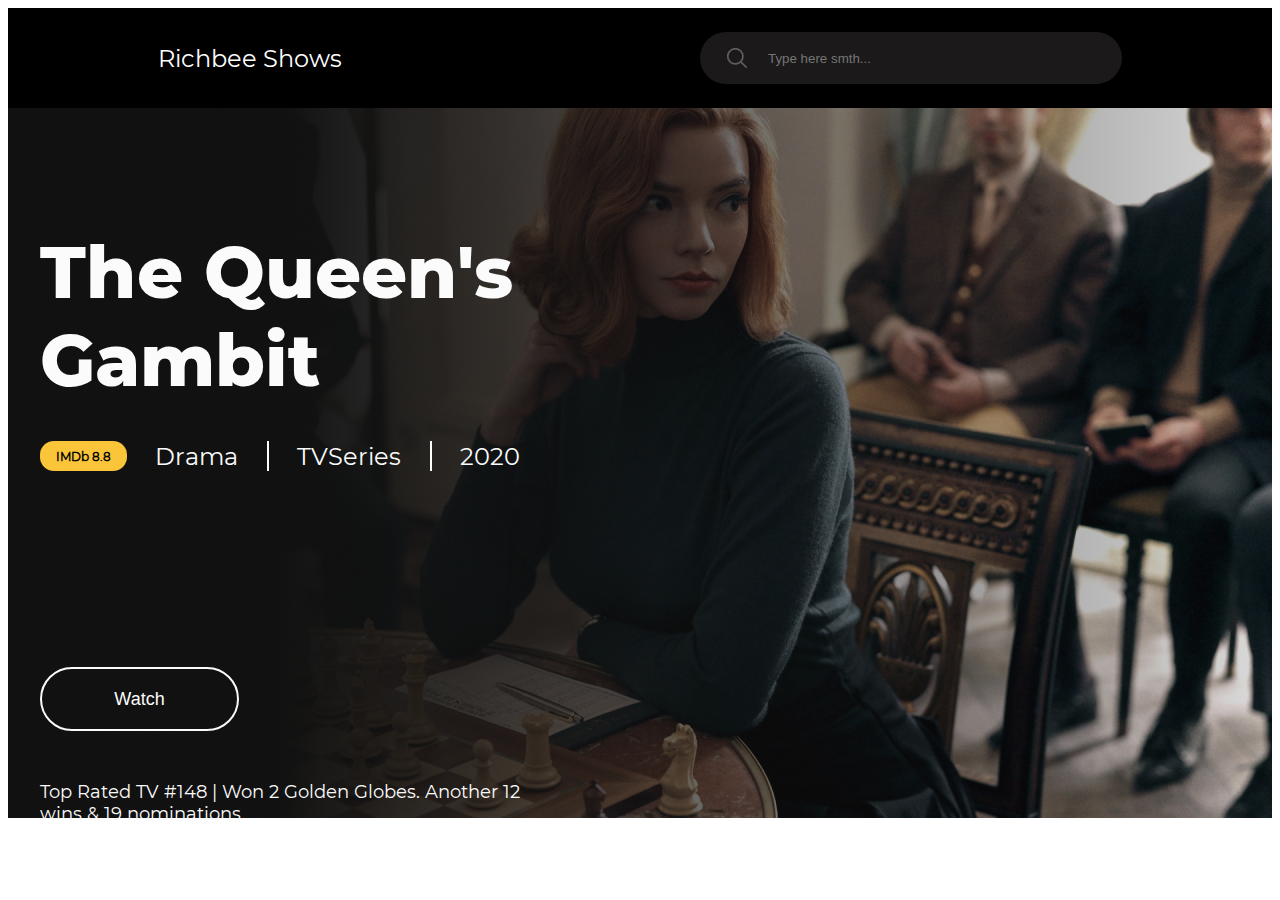
==== descripton-film.html @ d37c75f5 "add new file" ====
<!DOCTYPE html>
<html lang="en">
<head>
    <meta charset="UTF-8">
    <meta http-equiv="X-UA-Compatible" content="IE=edge">
    <meta name="viewport" content="width=device-width, initial-scale=1.0">
    <title>Document</title>
    <link rel="stylesheet" href="./less/descripton-film.css">
</head>
<body>
    <div class="wrapper">
        <div class="header">
            <div class="header__input header-input">
                <div class="header-input__name">Richbee Shows</div>
                <div class="wrapper-input">
                    <input placeholder="Type here smth..." type="input" class='header-input__search'>
                    <img src="./img/Vector.png" alt="" class="header-input__icon">
                </div>
                
            </div>
        </div>
        <div class="container">
            
            <div class="main">
                <h1 class="main__title">The Queen's Gambit</h1>
                <div class="main__description main-description">
                    <div class="main-description__score">IMDb 8.8</div>
                    <div class="main-description__genre">Drama</div>
                    <div class="main-description__vl"></div>
                    <div class="main-description__name">TVSeries</div>
                    <div class="main-description__vl"></div>
                    <div class="main-description__year">2020</div>
                </div> 
                <button class="main__button">Watch</button>
                <div class="main__specification">Top Rated TV #148 | Won 2 Golden Globes. Another 12 wins & 19 nominations.</div>
            </div>
        </div>
    </div>
    <script src='./js/descripton-film.js'></script> 
</body>
</html>
---- less/descripton-film.css ----
@font-face {
  font-family: 'Montserrat_bold';
  src: url(../fonts/Montserrat_bold/Montserrat-ExtraBold.ttf);
}
@font-face {
  font-family: 'Montserrat_regular';
  src: url(../fonts/Montserrat_regular/Montserrat-Regular.ttf);
}
.container {
  max-width: 1200px;
  margin: auto;
}
.header {
  background-color: black;
}
.header__name {
  color: white;
  font-family: 'Montserrat_regular';
  font-size: 24px;
}
.header__input {
  height: 100px;
  display: flex;
  flex-direction: row;
  justify-content: space-between;
  align-items: center;
  align-content: center;
  font-size: 18px;
  color: #5F5F5F;
  margin: 0 150px;
}
.header-input__name {
  font-size: 24px;
  color: #FEFEFE;
  font-family: 'Montserrat_regular';
}
.header-input__search {
  width: 352px;
  height: 50px;
  background: #1B1919;
  border-radius: 30px;
  border: none;
  padding-left: 68px;
}
.header-input__icon {
  position: absolute;
  left: 0;
  transform: translate(27px, 16px);
}
.wrapper {
  background: url(../img/image\ 1.png) no-repeat;
}
.wrapper-input {
  position: relative;
}
.main__title {
  font-family: 'Montserrat_bold';
  font-size: 72px;
  margin-top: 120px;
  margin-bottom: 37px;
  color: #FBFBFB;
  width: 50%;
}
.main__description {
  display: flex;
  flex-direction: row;
  width: 40%;
  justify-content: space-between;
  align-content: center;
}
.main__button {
  width: 199px;
  height: 64px;
  border: 2px solid #FBFBFB;
  border-radius: 40px;
}
.main-description {
  color: #FBFBFB;
}
.main-description__score {
  font-size: 24px;
  font-family: 'Montserrat_regular';
  display: flex;
  align-items: center;
  justify-content: space-evenly;
  font-size: 12px;
  font-weight: 900;
  background-color: #FAC539;
  width: 87px;
  height: 30px;
  border-radius: 14px;
  color: black;
  text-align: center;
  top: 50%;
}
.main-description__vl {
  width: 2px;
  height: 30px;
  background: #FEFEFE;
}
.main-description__genre {
  font-size: 24px;
  font-family: 'Montserrat_regular';
  display: flex;
  align-items: center;
}
.main-description__name {
  font-size: 24px;
  font-family: 'Montserrat_regular';
  display: flex;
  align-items: center;
}
.main-description__year {
  font-size: 24px;
  font-family: 'Montserrat_regular';
  display: flex;
  align-items: center;
}
.main__button {
  font-size: 18px;
  color: #FBFBFB;
  margin-top: 196px;
  background: linear-gradient(90.3deg, #111111 19%, rgba(17, 17, 17, 0) 99.75%);
}
.main__specification {
  font-size: 18px;
  font-family: 'Montserrat_regular';
  color: #FBFBFB;
  margin-top: 50px;
  width: 40%;
}
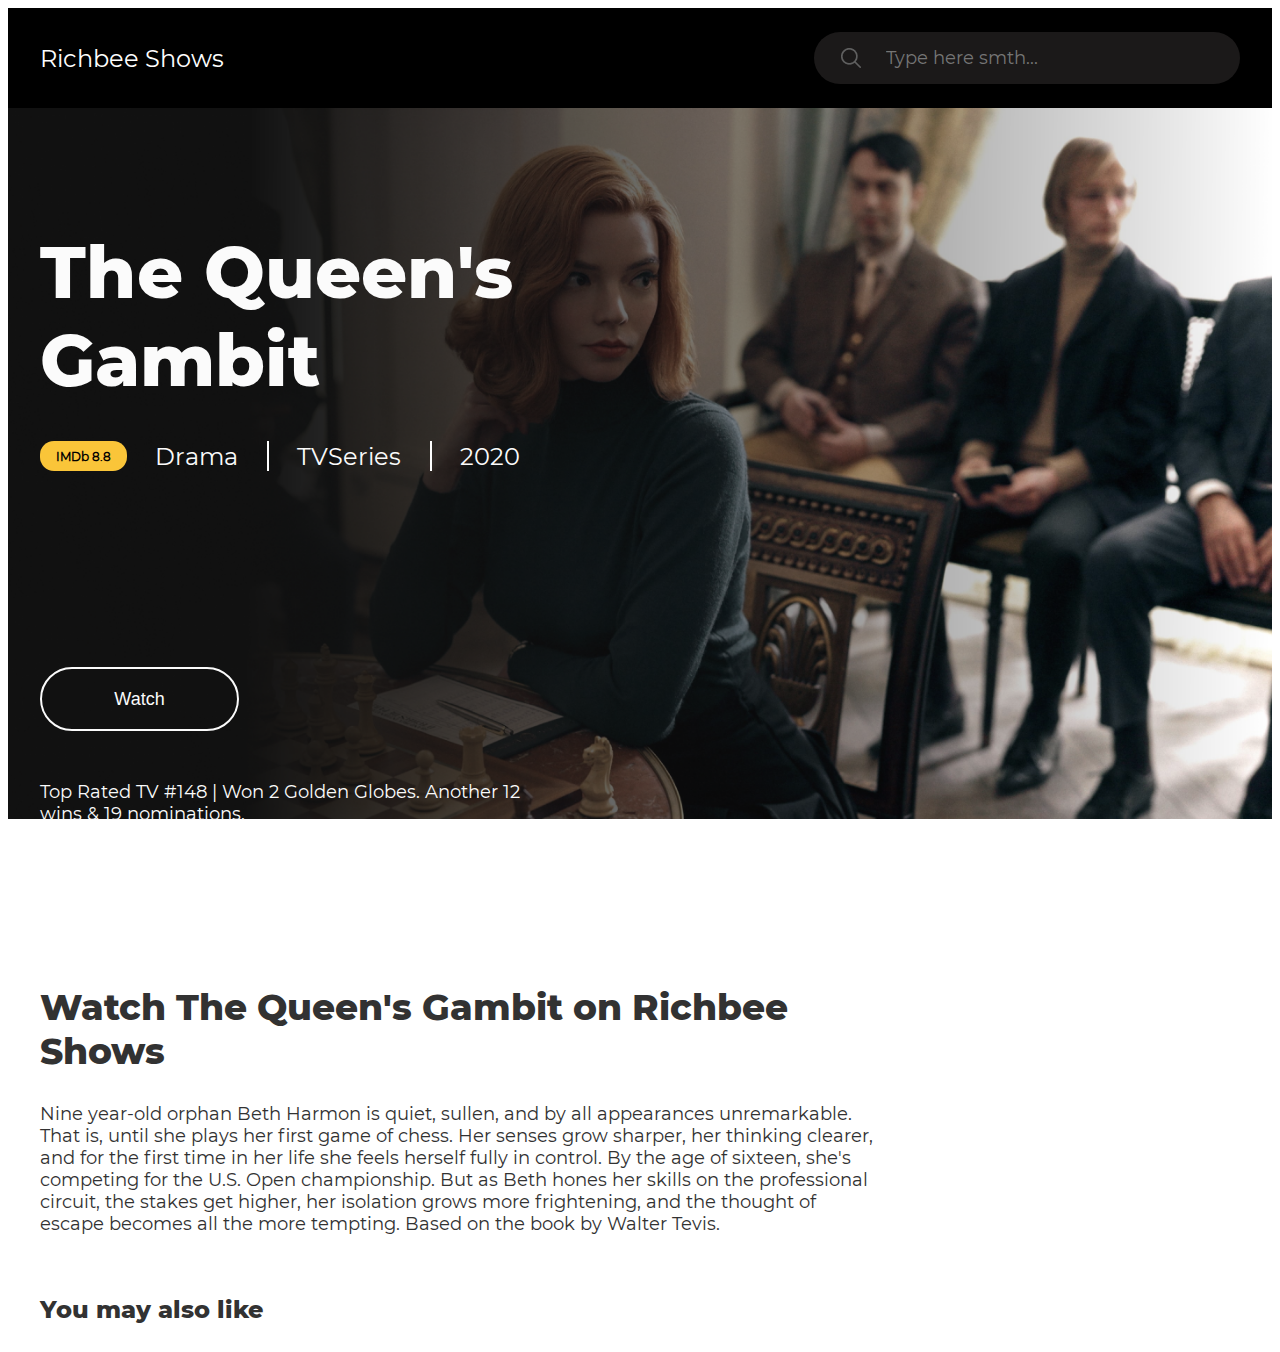
==== commit 814b8459: "add second request on page" ====
--- a/descripton-film.html
+++ b/descripton-film.html
@@ -1,5 +1,6 @@
 <!DOCTYPE html>
 <html lang="en">
+
 <head>
     <meta charset="UTF-8">
     <meta http-equiv="X-UA-Compatible" content="IE=edge">
@@ -7,35 +8,93 @@
     <title>Document</title>
     <link rel="stylesheet" href="./less/descripton-film.css">
 </head>
+
 <body>
     <div class="wrapper">
         <div class="header">
-            <div class="header__input header-input">
-                <div class="header-input__name">Richbee Shows</div>
-                <div class="wrapper-input">
-                    <input placeholder="Type here smth..." type="input" class='header-input__search'>
-                    <img src="./img/Vector.png" alt="" class="header-input__icon">
+            <div class="container">
+                <div class="header__input header-input">
+                    <div class="header-input__name">Richbee Shows</div>
+                    <div class="wrapper-input">
+                        <button class="header-input__button">
+                            <img src="./img/Vector.png" alt="" class="header-input__icon">
+                        </button>
+                        <input placeholder="Type here smth..." type="input" class='header-input__search'>
+                        <!-- <div class="header-input__offer offer">
+                            <div class="offer__name" id=''>Gambit</div>
+                        </div> -->
+                    </div>
+
                 </div>
-                
+            </div>
+
+        </div>
+        <div class="wrapper-main">
+            <div class="container">
+                <div class="main">
+                    <h1 class="main__title">The Queen's Gambit</h1>
+                    <div class="main__description main-description">
+                        <div class="main-description__score">IMDb 8.8</div>
+                        <div class="main-description__genre">Drama</div>
+                        <div class="main-description__vl"></div>
+                        <div class="main-description__name">TVSeries</div>
+                        <div class="main-description__vl"></div>
+                        <div class="main-description__year">2020</div>
+                    </div>
+                    <a href="https://www.imdb.com/video/vi2959588889" target='_blank'><button
+                            class="main__button">Watch</button></a>
+
+                    <div class="main__specification">Top Rated TV #148 | Won 2 Golden Globes. Another 12 wins & 19
+                        nominations.</div>
+                </div>
             </div>
         </div>
-        <div class="container">
-            
-            <div class="main">
-                <h1 class="main__title">The Queen's Gambit</h1>
-                <div class="main__description main-description">
-                    <div class="main-description__score">IMDb 8.8</div>
-                    <div class="main-description__genre">Drama</div>
-                    <div class="main-description__vl"></div>
-                    <div class="main-description__name">TVSeries</div>
-                    <div class="main-description__vl"></div>
-                    <div class="main-description__year">2020</div>
-                </div> 
-                <button class="main__button">Watch</button>
-                <div class="main__specification">Top Rated TV #148 | Won 2 Golden Globes. Another 12 wins & 19 nominations.</div>
+        <div class="short">
+            <div class="container">
+                <h2 class="short__name">Watch The Queen's Gambit on Richbee Shows</h2>
+                <div class="short__description">Nine year-old orphan Beth Harmon is quiet, sullen, and by all
+                    appearances unremarkable. That is, until she plays her first game of chess. Her senses grow sharper,
+                    her thinking clearer, and for the first time in her life she feels herself fully in control. By the
+                    age of sixteen, she's competing for the U.S. Open championship. But as Beth hones her skills on the
+                    professional circuit, the stakes get higher, her isolation grows more frightening, and the thought
+                    of escape becomes all the more tempting. Based on the book by Walter Tevis.</div>
+                <div class="similar">
+                    <div class="similar__name">You may also like</div>
+                    <div class="similar-card">
+
+                        <div class="similar-desc" data-root=''>
+                            <img src="./img/image 2.png" alt="" class="similar-desc__img">
+                            <div class="similar-desc__hover desc-hover">
+                                <div class="desc-hover__container">
+                                    <div class="desc-hover__name">Peaky Blinders</div>
+                                    <div class="desc-hover__genre">Crime, Drama</div>
+                                    <div class="desc-hover__type hover-type">
+                                        <span class="hover-type__type">TV Series</span>
+                                        <span class="hover-type__year">2013</span>
+                                    </div>
+                                    <div class="desc-hover__short">A gangster family epic set in 1900s England, centering on a gang who sew razor blades in the peaks of their caps, and their fierce boss Tommy Shelby.</div>
+                                    <div class="desc-hover__value">IMDb 8.8</div>
+                                </div>
+                                
+                            </div>
+                        </div>
+                        <!-- <div class="similar-desc">
+                            <img src="./img/image 2.png" alt="" class="similar-desc__img">
+                        </div>
+                        <div class="similar-desc">
+                            <img src="./img/image 2.png" alt="" class="similar-desc__img">
+                        </div>
+                        <div class="similar-desc">
+                            <img src="./img/image 2.png" alt="" class="similar-desc__img">
+                        </div> -->
+                    </div>
+
+                </div>
             </div>
         </div>
+
     </div>
-    <script src='./js/descripton-film.js'></script> 
+    <script src='./js/descripton-film.js'></script>
 </body>
+
 </html>--- a/less/descripton-film.css
+++ b/less/descripton-film.css
@@ -27,30 +27,67 @@
   align-content: center;
   font-size: 18px;
   color: #5F5F5F;
-  margin: 0 150px;
 }
 .header-input__name {
   font-size: 24px;
   color: #FEFEFE;
   font-family: 'Montserrat_regular';
 }
+.header-input__button {
+  position: relative;
+  height: 52px;
+  width: 70px;
+  background: #1B1919;
+  border-radius: 30px;
+  border: none;
+  border-top-right-radius: 0px;
+  border-bottom-right-radius: 0px;
+}
 .header-input__search {
+  font-family: 'Montserrat_regular';
   width: 352px;
   height: 50px;
   background: #1B1919;
   border-radius: 30px;
   border: none;
-  padding-left: 68px;
+  border-top-left-radius: 0px;
+  border-bottom-left-radius: 0px;
+  outline: none;
+  color: white;
+  font-size: 18px;
 }
 .header-input__icon {
   position: absolute;
   left: 0;
+  top: 0;
   transform: translate(27px, 16px);
 }
+.header-input__offer {
+  background: #1B1919;
+  width: 79%;
+  position: absolute;
+  height: 75px;
+  top: 51px;
+  left: 70px;
+  border-bottom-left-radius: 20px;
+  border-bottom-right-radius: 20px;
+}
+.offer__name {
+  font-size: 24px;
+  font-family: 'Montserrat_regular';
+  margin-left: 10px;
+}
 .wrapper {
+  display: flex;
+  flex-direction: column;
+  justify-content: start;
+}
+.wrapper-main {
   background: url(../img/image\ 1.png) no-repeat;
+  background-size: contain;
 }
 .wrapper-input {
+  display: flex;
   position: relative;
 }
 .main__title {
@@ -122,10 +159,130 @@
   margin-top: 196px;
   background: linear-gradient(90.3deg, #111111 19%, rgba(17, 17, 17, 0) 99.75%);
 }
+.main__button:hover {
+  cursor: pointer;
+  background: #FAC539;
+  color: black;
+  border: black;
+}
 .main__specification {
   font-size: 18px;
   font-family: 'Montserrat_regular';
   color: #FBFBFB;
   margin-top: 50px;
   width: 40%;
-}
+  padding-bottom: 100px;
+}
+.short__name {
+  font-family: 'Montserrat_bold';
+  font-size: 36px;
+  color: #323232;
+  width: 70%;
+  margin-top: 60px;
+  margin-bottom: 30px;
+}
+.short__description {
+  font-family: 'Montserrat_regular';
+  font-size: 18px;
+  color: #323232;
+  width: 70%;
+}
+.similar__name {
+  font-family: 'Montserrat_bold';
+  font-size: 24px;
+  color: #323232;
+  margin-top: 60px;
+  margin-bottom: 20px;
+}
+.similar-card {
+  display: flex;
+  flex-direction: row;
+  justify-content: space-between;
+  flex-wrap: wrap;
+}
+.similar-desc {
+  display: none;
+  width: 263px;
+  min-height: 361px;
+  position: relative;
+  margin-bottom: 30px;
+}
+.similar-desc__img {
+  width: 100%;
+  height: 100%;
+}
+.similar-desc__hover {
+  visibility: hidden;
+  position: absolute;
+  width: 100%;
+  height: 100%;
+  top: 0;
+  background-color: black;
+  opacity: 0.8;
+  transition: top 2s ease-out 1.5s;
+  color: white;
+}
+.desc-hover__container {
+  max-width: 200px;
+  margin: auto;
+}
+.desc-hover__name {
+  font-family: 'Montserrat_bold';
+  font-size: 24px;
+  margin-top: 50px;
+  margin-bottom: 8px;
+}
+.desc-hover__genre {
+  font-family: 'Montserrat_regular';
+  font-size: 14px;
+  margin-bottom: 8px;
+}
+.desc-hover__type {
+  font-family: 'Montserrat_regular';
+  font-size: 14px;
+  margin-bottom: 21px;
+}
+.desc-hover__short {
+  font-family: 'Montserrat_regular';
+  font-size: 14px;
+  margin-bottom: 23px;
+}
+.desc-hover__value {
+  display: flex;
+  align-items: center;
+  justify-content: space-evenly;
+  font-family: 'Montserrat_bold';
+  font-size: 12px;
+  font-weight: 900;
+  background-color: #FAC539;
+  width: 87px;
+  height: 30px;
+  border-radius: 8px;
+  color: black;
+  text-align: center;
+  top: 50%;
+}
+@keyframes transform_short {
+  0% {
+    transform: translateX(200px);
+  }
+  100% {
+    transform: translateX(0px);
+  }
+}
+@keyframes transform_value {
+  0% {
+    transform: translateY(200px);
+  }
+  100% {
+    transform: translateY(0px);
+  }
+}
+@keyframes transform_name {
+  0% {
+    transform: translateY(-200px);
+  }
+  100% {
+    transform: translateY(0px);
+  }
+}
